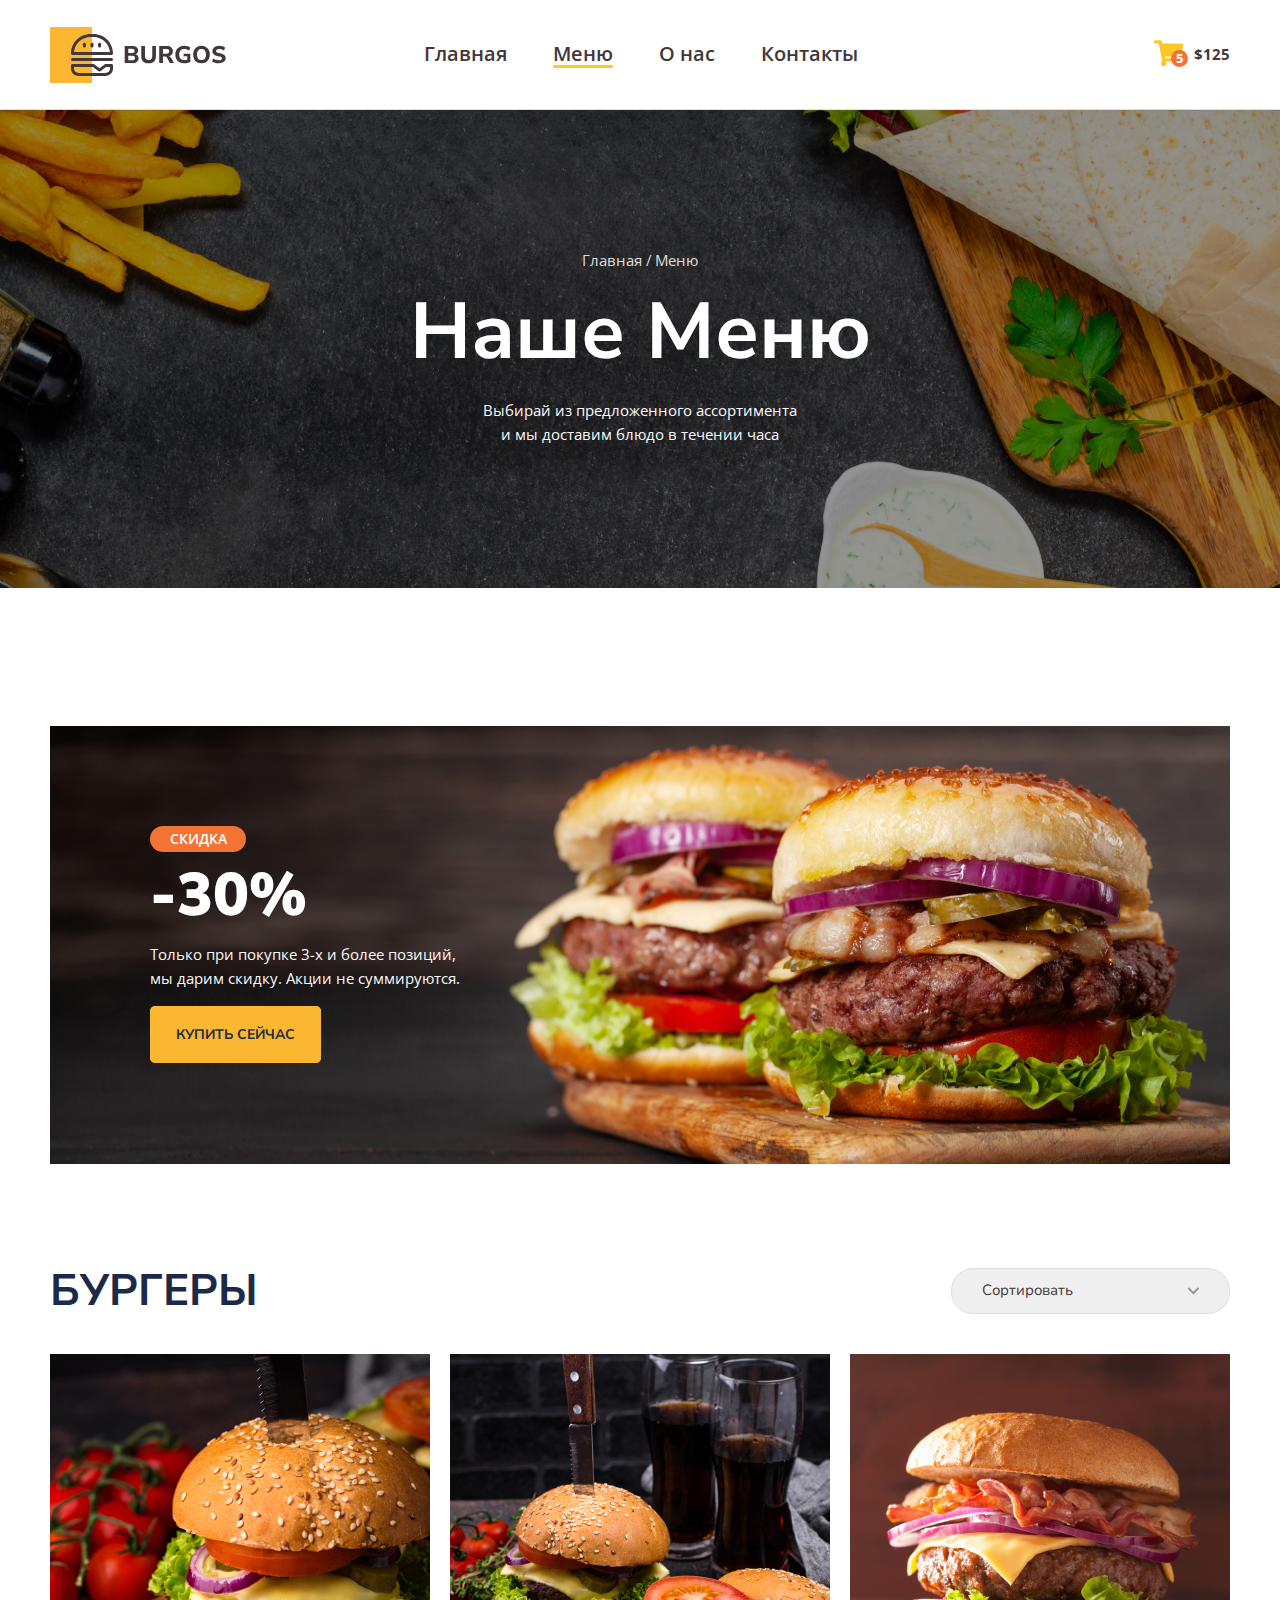
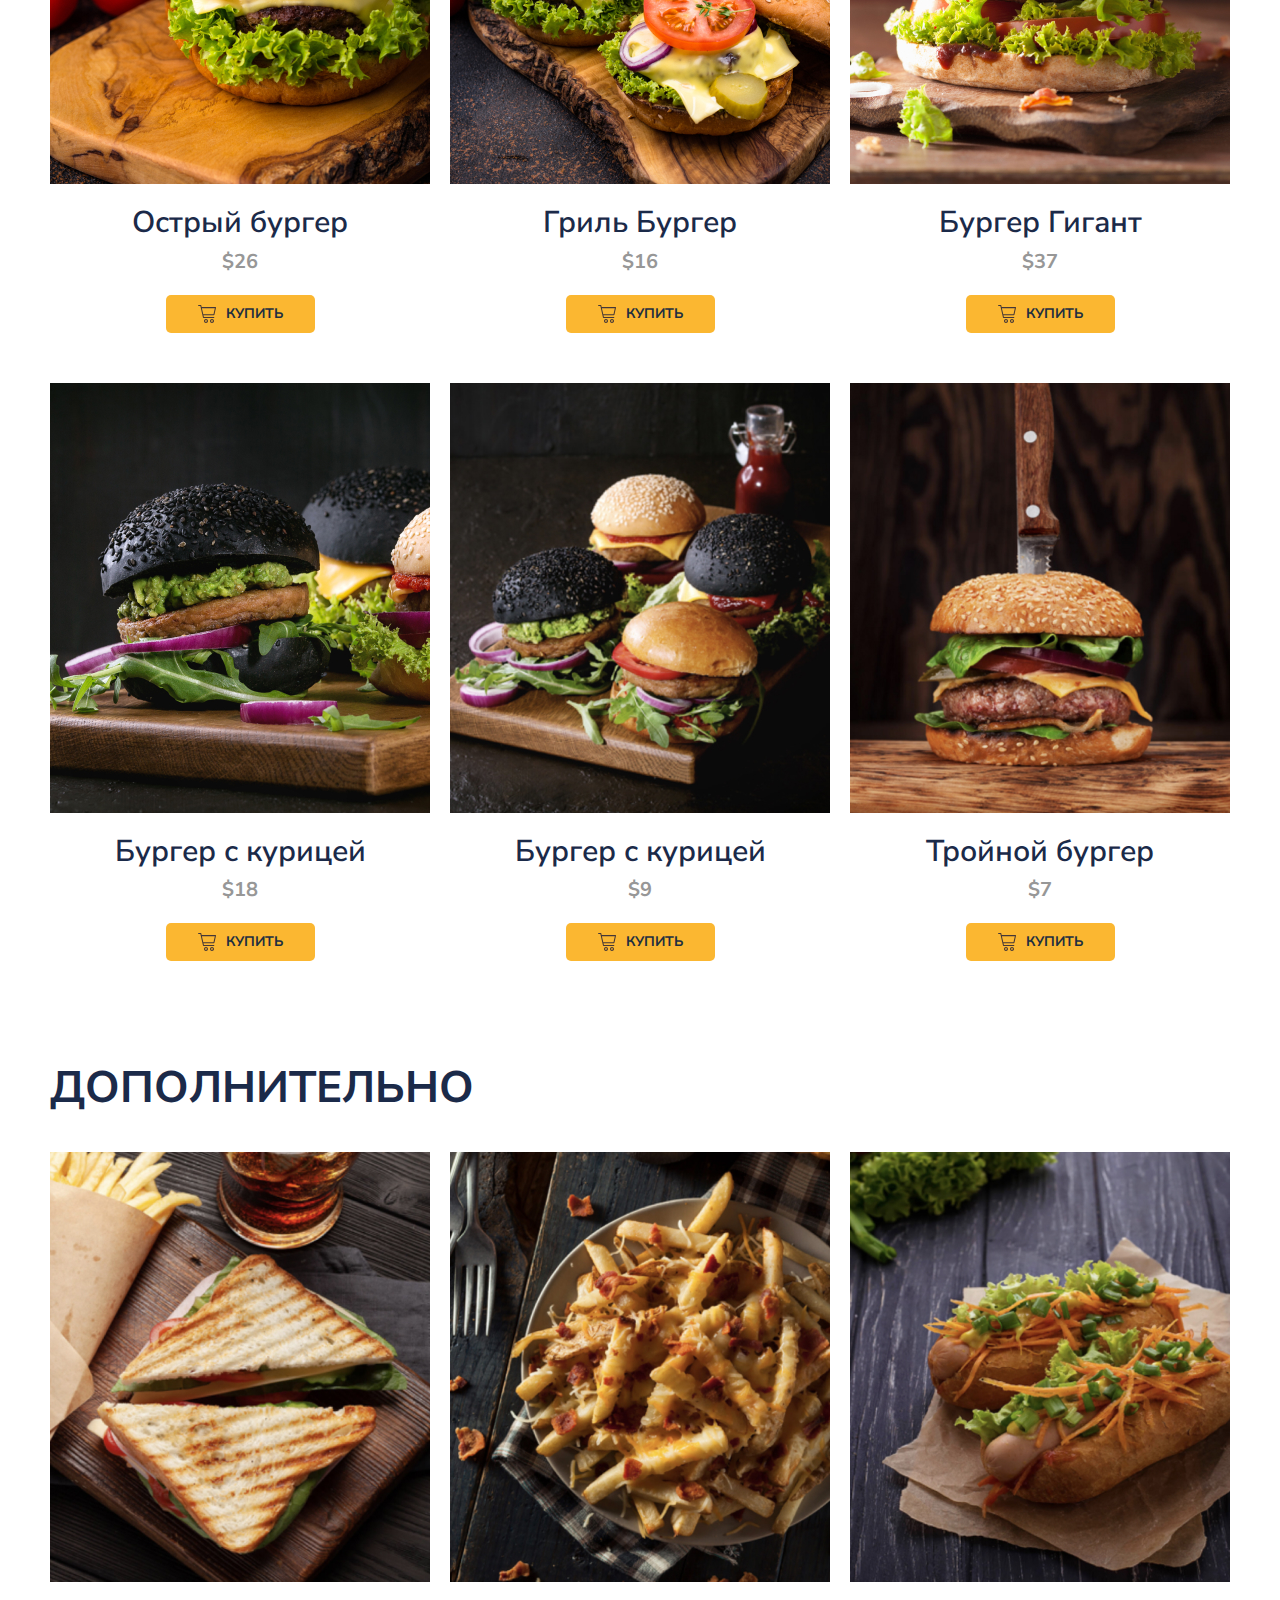
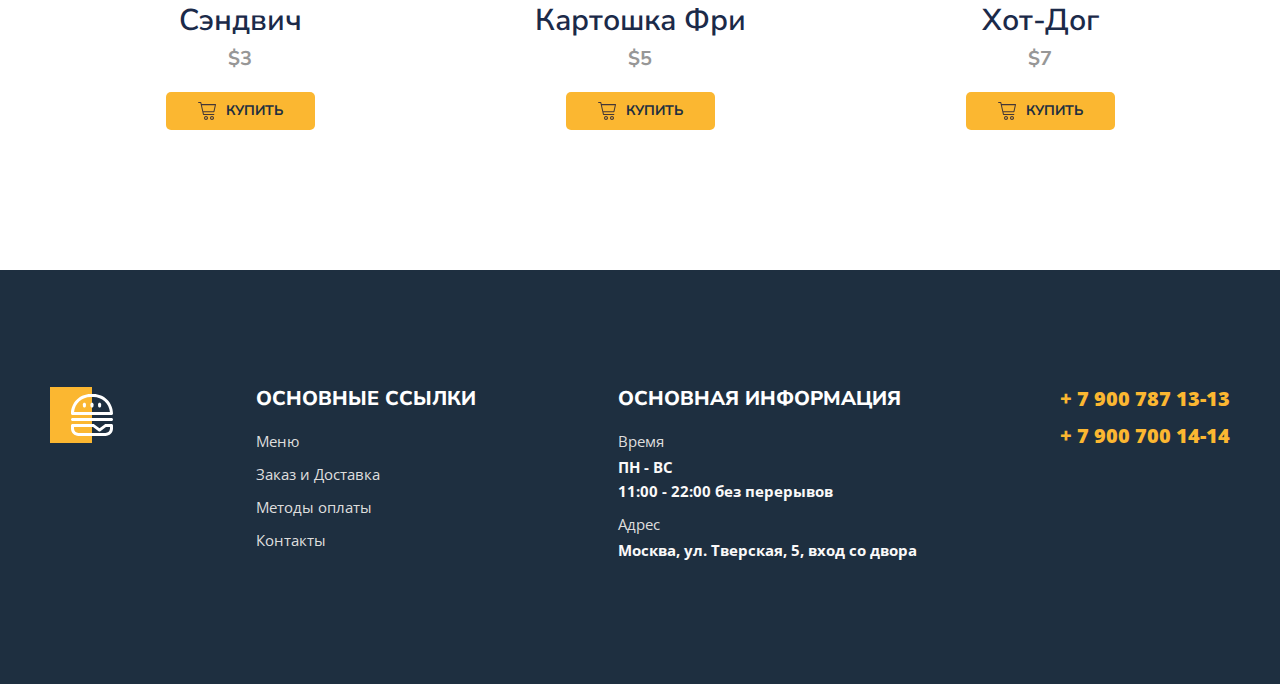
==== menu.html @ c458f1a1 "Add index.html (lesson 16)" ====
<!DOCTYPE html>
<html lang="ru">
<head>
    <meta charset="UTF-8">
    <meta http-equiv="X-UA-Compatible" content="IE=edge">
    <meta name="viewport" content="width=device-width, initial-scale=1.0">
    <title>Burger</title>
    <link rel="preconnect" href="https://fonts.googleapis.com">
    <link rel="preconnect" href="https://fonts.gstatic.com" crossorigin>
    <link href="https://fonts.googleapis.com/css2?family=Nunito+Sans:wght@600;700;800;900&family=Open+Sans:wght@400;600;700&display=swap" rel="stylesheet">
    <link rel="stylesheet" href="styles/normalize.css">
    <link rel="stylesheet" href="styles/main.css">
</head>
<body>
    <header>
        <div class="container">
            <div class="header">
                <div class="header-item">
                    <a href="index.html" class="header-logo"></a>
                    <nav>
                        <ul class="header-nav">
                            <li><a href="index.html">Главная</a></li>
                            <li><a href="menu.html" class="active">Меню</a></li>
                            <li><a href="#">О нас</a></li>
                            <li><a href="#">Контакты</a></li>
                        </ul>
                    </nav>
                </div>
                <button type="button" class="button">
                    <span class="button-item">
                        <img src="images/cart.svg" alt="Корзина">
                        <span class="button-count">5</span>
                    </span>
                    <span class="button-text">$125</span>
                </button>
            </div>
        </div>
    </header>
    <div class="bg">
        <div class="container">
            <ul class="breadcrumbs">
                <li><a href="index.html">Главная</a></li>
                <li><a href="menu.html">Меню</a></li>
            </ul>
            <h1 class="title">Наше Меню</h1>
            <p class="description">Выбирай из предложенного ассортимента и мы доставим блюдо в течении часа</p>
        </div>
    </div>
    <main>
        <div class="banner">
            <div class="container">
                <div class="banner-box">
                    <h2 class="banner-title">
                        <span>скидка</span>
                        -30%
                    </h2>
                    <p class="banner-text">
                        Только при&nbsp;покупке 3-х и более позиций, мы&nbsp;дарим скидку. Акции не&nbsp;суммируются.
                    </p>
                    <a href="#menuBurger" class="banner-link">купить сейчас</a>
                </div>
            </div>
        </div>
        <section class="menu" id="menuBurger">
            <div class="container">
                <div class="menu-header">
                    <h2 class="menu-title">
                        Бургеры
                    </h2>
                    <select class="menu-select">
                        <option value="">Сортировать</option>
                        <option value="up">По возрастанию</option>
                        <option value="down">По убыванию</option>
                    </select>
                </div>
                <div class="menu-grid">
                    <div class="menu-grid-item">
                        <div class="menu-grid-cover">
                            <img src="images/menu/01.jpg" alt="Острый бургер">
                        </div>
                        <p class="menu-grid-title">Острый бургер</p>
                        <p class="menu-grid-price">$26</p>
                        <button type="button" class="menu-grid-btn">
                            <span class="menu-grid-icon"></span>
                            <span class="menu-grid-text">купить</span>
                        </button>
                    </div>
                    <div class="menu-grid-item">
                        <div class="menu-grid-cover">
                            <img src="images/menu/02.jpg" alt="Гриль Бургер">
                        </div>
                        <p class="menu-grid-title">Гриль Бургер</p>
                        <p class="menu-grid-price">$16</p>
                        <button type="button" class="menu-grid-btn">
                            <span class="menu-grid-icon"></span>
                            <span class="menu-grid-text">купить</span>
                        </button>
                    </div>
                    <div class="menu-grid-item">
                        <div class="menu-grid-cover">
                            <img src="images/menu/03.jpg" alt="Бурег Гигант">
                        </div>
                        <p class="menu-grid-title">Бургер Гигант</p>
                        <p class="menu-grid-price">$37</p>
                        <button type="button" class="menu-grid-btn">
                            <span class="menu-grid-icon"></span>
                            <span class="menu-grid-text">купить</span>
                        </button>
                    </div>
                    <div class="menu-grid-item">
                        <div class="menu-grid-cover">
                            <img src="images/menu/04.jpg" alt="Бургер с курицей">
                        </div>
                        <p class="menu-grid-title">Бургер с курицей</p>
                        <p class="menu-grid-price">$18</p>
                        <button type="button" class="menu-grid-btn">
                            <span class="menu-grid-icon"></span>
                            <span class="menu-grid-text">купить</span>
                        </button>
                    </div>
                    <div class="menu-grid-item">
                        <div class="menu-grid-cover">
                            <img src="images/menu/05.jpg" alt="Бургер с курицей">
                        </div>
                        <p class="menu-grid-title">Бургер с курицей</p>
                        <p class="menu-grid-price">$9</p>
                        <button type="button" class="menu-grid-btn">
                            <span class="menu-grid-icon"></span>
                            <span class="menu-grid-text">купить</span>
                        </button>
                    </div>
                    <div class="menu-grid-item">
                        <div class="menu-grid-cover">
                            <img src="images/menu/06.jpg" alt="Тройной бургер">
                        </div>
                        <p class="menu-grid-title">Тройной бургер</p>
                        <p class="menu-grid-price">$7</p>
                        <button type="button" class="menu-grid-btn">
                            <span class="menu-grid-icon"></span>
                            <span class="menu-grid-text">купить</span>
                        </button>
                    </div>
                </div>
                <div class="menu-header">
                    <h2 class="menu-title">
                        Дополнительно
                    </h2>
                </div>
                <div class="menu-grid">
                    <div class="menu-grid-item">
                        <div class="menu-grid-cover">
                            <img src="images/menu/07.jpg" alt="Сэндвич">
                        </div>
                        <p class="menu-grid-title">Сэндвич</p>
                        <p class="menu-grid-price">$3</p>
                        <button type="button" class="menu-grid-btn">
                            <span class="menu-grid-icon"></span>
                            <span class="menu-grid-text">купить</span>
                        </button>
                    </div>
                    <div class="menu-grid-item">
                        <div class="menu-grid-cover">
                            <img src="images/menu/08.jpg" alt="Картошка Фри">
                        </div>
                        <p class="menu-grid-title">Картошка Фри</p>
                        <p class="menu-grid-price">$5</p>
                        <button type="button" class="menu-grid-btn">
                            <span class="menu-grid-icon"></span>
                            <span class="menu-grid-text">купить</span>
                        </button>
                    </div>
                    <div class="menu-grid-item">
                        <div class="menu-grid-cover">
                            <img src="images/menu/09.jpg" alt="Хот-Дог">
                        </div>
                        <p class="menu-grid-title">Хот-Дог</p>
                        <p class="menu-grid-price">$7</p>
                        <button type="button" class="menu-grid-btn">
                            <span class="menu-grid-icon"></span>
                            <span class="menu-grid-text">купить</span>
                        </button>
                    </div>
                </div>
            </div>
        </section>
    </main>
    <footer class="footer">
        <div class="container">
            <div class="footer-box">
                <div class="footer-item">
                    <img class="footer-logo" src="images/footer-logo.svg" alt="Logo">
                </div>
                <div class="footer-item">
                    <h2 class="footer-title">основные ссылки</h2>
                    <ul class="footer-list">
                        <li><a href="menu.html">Меню</a></li>
                        <li><a href="#">Заказ и Доставка</a></li>
                        <li><a href="#">Методы оплаты</a></li>
                        <li><a href="#">Контакты</a></li>
                    </ul>
                </div>
                <div class="footer-item">
                    <h2 class="footer-title">основная информация</h2>
                    <ul class="footer-list">
                        <li>
                            <span>Время</span>
                            ПН - ВС <br>
                            11:00 - 22:00 без перерывов
                        </li>
                        <li>
                            <span>Адрес</span>
                            Москва, ул. Тверская, 5, вход со двора
                        </li>
                    </ul>
                </div>
                <div class="footer-tel">
                    <ul class="footer-list footer-list-tel">
                        <li>
                            <a href="tel:+79007871313">+ 7 900 787 13-13</a>
                        </li>
                        <li>
                            <a href="tel:+79007001414">+ 7 900 700 14-14</a>
                        </li>
                    </ul>
                </div>
            </div>
        </div>
    </footer>
</body>
</html>
---- styles/main.css ----
body {
    font-family: 'Nunito Sans', sans-serif;
}
.container {
    max-width: 1180px;
    margin: 0 auto;
    padding-left: 15px;
    padding-right: 15px;
}
header {
    border-bottom: 1px solid #DEDEDE;
}
.header {
    font-family: 'Open Sans', sans-serif;
    display: flex;
    align-items: center;
    justify-content: space-between;
    padding-top: 26px;
    padding-bottom: 25px;
}
.header-item {
    display: flex;
    align-items: center;
    justify-content: space-between;
    flex-basis: 68.5%;
}
.header-logo {
    display: block;
    background-image: url(../images/logo.svg);
    width: 176px;
    height: 56px;
    background-repeat: no-repeat;
    background-size: cover;
}
.header-nav {
    display: flex;
    list-style-type: none;
    padding-left: 0;
    gap: 46px;
}
.header-nav a {
    font-weight: 600;
    font-size: 20px;
    color: #443737;
    text-decoration: none;
}
.header-nav a:hover {
    color: #FFC725;
} 
.header-nav a::after {
    content: '';
    width: 100%;
    height: 3px;
    border-radius: 1.5px;
    background: transparent;
    display: block;
}
.header-nav a.active::after {
    background: #FFC725;
}
.button {
    display: flex;
    align-items: center;
    background-color: transparent;
    border: none;
    padding: 0;
    gap: 10px;
    cursor: pointer;
}
.button-item {
    position: relative;
}
.button-count {
    font-weight: 700;
    font-size: 13px;
    color: #fff;
    background: #F37335;
    border-radius: 100%;
    position: absolute;
    width: 17px;
    height: 17px;
    text-align: center;
    line-height: 1.3;
    bottom: 3px;
    right: -4px;
}
.button-text {
    color: #443737;
    font-weight: 700;
    font-size: 15px;
}
.bg {
    text-align: center;
    color: #fff;
    background-image: url(../images/bg.jpg);
    background-size: cover;
    background-position: center center;
    padding: 142px 0;
    margin-bottom: 138px;
}
.breadcrumbs {
    padding-left: 0;
    margin-top: 0;
    list-style-type: none;
    display: flex;
    justify-content: center;
    gap: 7px;
}
.breadcrumbs a {
    color: #dedede;
    font-size: 15px;
    font-family: 'Open Sans', sans-serif;
    text-decoration: none;
}
.breadcrumbs a:hover {
    color: #FFC725;
}
.breadcrumbs a::before {
    content: '/';
    position: relative;
    left: -3px;
    pointer-events: none;
}
.breadcrumbs a:hover::before {
    color: #dedede;
}
.breadcrumbs li:first-child a::before {
    display: none;
}
.title {
    font-weight: 700;
    font-size: 79px;
    margin-top: 17px;
    margin-bottom: 20px;
}
.description {
    font-family: 'Open Sans', sans-serif;
    font-size: 15px;
    line-height: 1.6;
    color: #FAF9F9;
    max-width: 320px;
    margin: 0 auto;
}
.banner-box {
    background-image: url(../images/banner.jpg);
    background-repeat: no-repeat;
    background-size: cover;
    background-position: center center;
    padding: 100px 100px 120px 100px;
    margin-bottom: 102px;
}
.banner-title {
    font-weight: 900;
    font-size: 60px;
    color: #fff;
    text-transform: uppercase;
    margin-top: 0;
    margin-bottom: 12px;
}
.banner-title span {
    font-family: 'Open Sans', sans-serif;
    font-weight: 600;
    font-size: 14px;
    background: #F37335;
    padding: 5px 0;
    display: block;
    max-width: 96px;
    text-align: center;
    border-radius: 14px;
    margin-bottom: 9px;
}
.banner-text {
    color: #FAF9F9;
    font-family: 'Open Sans', sans-serif;
    font-size: 15px;
    line-height: 1.6;
    max-width: 353px;
    margin-top: 0;
    margin-bottom: 35px;
}
.banner-link {
    color: #1E2F40;
    font-weight: 700;
    font-size: 14px;
    text-transform: uppercase;
    background-color: #FBB731;
    border-radius: 5px;
    padding: 18px 25px;
    text-decoration: none;
    border: 1px solid #FBB731;
}
.banner-link:hover {
    background-color: transparent;
    color: #FBB731;
}
.menu-header {
    display: flex;
    align-items: center;
    justify-content: space-between;
}
.menu-title {
    font-size: 44px;
    font-weight: 700;
    text-transform: uppercase;
    color: #1B2A49;
    margin: 0;
}
.menu-select {
    border: 1px solid #DEDEDE;
    padding: 13px 30px;
    border-radius: 22px;
    color: #443737;
    font-size: 15px;
    appearance: none;
    flex-basis: 279px;
    background-image: url(../images/arrow.svg);
    background-size: 12.79px 7.75px;
    background-repeat: no-repeat;
    background-position: 89% center;
}
.menu-grid {
    display: grid;
    grid-template-columns: repeat(3, 1fr);
    gap: 50px 20px;
    text-align: center;
    margin-top: 38px;
    margin-bottom: 102px;
}
.menu-grid-cover {
    width: 100%;
    height: 430px;
    position: relative;
    overflow: hidden;
    margin-bottom: 22px;
}
.menu-grid-cover img {
    position: absolute;
    left: 50%;
    top: 50%;
    transform: translate(-50%, -50%);
    object-fit: cover;
    width: 100%;
    height: 430px;
}
.menu-grid-title {
    font-weight: 600;
    font-size: 30px;
    color: #1B2A49;
    margin: 0;
}
.menu-grid-price {
    font-weight: 700;
    font-size: 20px;
    color: #979797;
    margin-top: 9px;
    margin-bottom: 22px;
}
.menu-grid-btn {
    display: flex;
    align-items: center;
    justify-content: center;
    border: none;
    background: #FBB731;
    border-radius: 5px;
    padding: 10px 32px;
    gap: 10px;
    cursor: pointer;
    margin: 0 auto;
}
.menu-grid-btn:hover {
    background-color: #F37335;
 }
.menu-grid-icon {
    background-image: url(../images/cart-menu.svg);
    width: 18px;
    height: 18px;
    background-repeat: no-repeat;
    background-size: cover;
    display: block;
}
.menu-grid-text {
    font-weight: 700;
    font-size: 14px;
    text-transform: uppercase;
    color: #1E2F40;
}
.footer {
    background: #1E2F40;
    color: #fff;
    padding-top: 117px;
    padding-bottom: 106px;
    margin-top: 140px;
}
.footer-box {
    display: flex;
    justify-content: space-between;
}
.footer-logo {
    width: 63px;
    height: 56px;
}
.footer-item {
    flex: 0 0 auto;
}
.footer-title {
    font-size: 20px;
    font-weight: 800;
    text-transform: uppercase;
    margin-bottom: 19px;
    margin-top: 0;
}
.footer-list li {
    margin-bottom: 9px;
    font-family: 'Open Sans', sans-serif;
    font-size: 15px;
    color: #FAF9F9;
    font-weight: 700;
    line-height: 24px;
}
.footer-list a {
    color: #DEDEDE;
    text-decoration: none;
    font-weight: 400;
}
.footer-list a:hover {
    color: #FBB731;
}
.footer-item span {
    color: #DEDEDE;
    display: block;
    font-weight: 400;
    margin-bottom: 2px;
}
.footer-list-tel {
    margin-top: 0;
}
.footer-list-tel li {
    margin-bottom: 12px;
}
.footer-list-tel a {
    font-size: 20px;
    font-weight: 900;
    color: #FBB731;
}
.footer-list-tel a:hover {
    color: #DEDEDE;
}
.footer-list {
    padding-left: 0;
    list-style-type: none;
}

/* Style index */

.main {
    background: linear-gradient(180deg, #0C4C7B -100%, #1E2F40 100%);
}
.wrapper {
    max-width: 1180px;
    margin: 0 auto;
    display: flex;
    justify-content: space-between;
}
.content {
    color: #FAF9F9;
    flex: 0 0 580px;
    padding-top: 170px;
    padding-bottom: 170px;
}
.content-title {
    font-size: 120px;
    font-weight: 800;
    text-transform: uppercase;
    line-height: 142px;
    margin-bottom: 30px;
    margin-top: 0;
}
.content-title span {
    color: #FBB731;
    font-size: 30px;
    font-weight: 700;
    line-height: 38px;
    display: block;
    margin-bottom: 12px;
}
.content-text {
    font-family: 'Open Sans', sans-serif;
    font-size: 19px;
    line-height: 1.4;
    margin-bottom: 50px;
}
.content-link, 
.promo a {
    color: #1E2F40;
    background-color: #FBB731;
    border-radius: 5px;
    text-decoration: none;
    padding: 20px 47px;
    display: inline-block;
    text-transform: uppercase;
    font-size: 14px;
    font-weight: 700;
}
.visual {
    flex-grow: 1;
    display: flex;
    justify-content: flex-end;
    position: relative;
}
.visual-bg {
    width: 432px;
    height: 100%;
    background: linear-gradient(2.42deg, #F37335 -19.6%, #FBB731 100.79%, #FDC830 100.79%);
}
.main img {
    width: 829px;
    position: absolute;
    right: -168px;
}
.promo {
    padding-top: 186px;
    padding-bottom: 42px;
}
.promo-left, 
.promo-right {
    flex: 0 0 49%;
    color: #FFFFFF;
    box-sizing: border-box;
    background-repeat: no-repeat;
    background-size: cover;
    background-position: center;
}
.promo-left {
    background-image: url(../images/promo-left.png);
    padding: 116px 50px;
}
.promo-right {
    background-image: url(../images/promo-right.png);
    padding: 102px 50px;
}
.sale {
    font-size: 14px;
    font-weight: 900;
    background: #F37335;
    padding: 6px 20px;
    border-radius: 14px;
    display: inline-block;
    text-transform: uppercase;
    margin-bottom: 8px;
    margin-top: 0;
}
.cost {
    font-size: 60px;
    font-weight: 900;
    margin-bottom: 0;
    margin-top: 0;
}
.promo-description {
    color: #FAF9F9;
    font-family: 'Open Sans', sans-serif;
    font-size: 15px;
    line-height: 25px;
    margin-top: 10px;
    margin-bottom: 0;
}
.promo-left .promo-description {
    max-width: 392px;
}
.promo-right .promo-description {
    max-width: 300px;
    margin-bottom: 20px;
}
.free {
    font-size: 44px;
    font-weight: 700;
    margin-bottom: 16px;
    margin-top: 0;
}
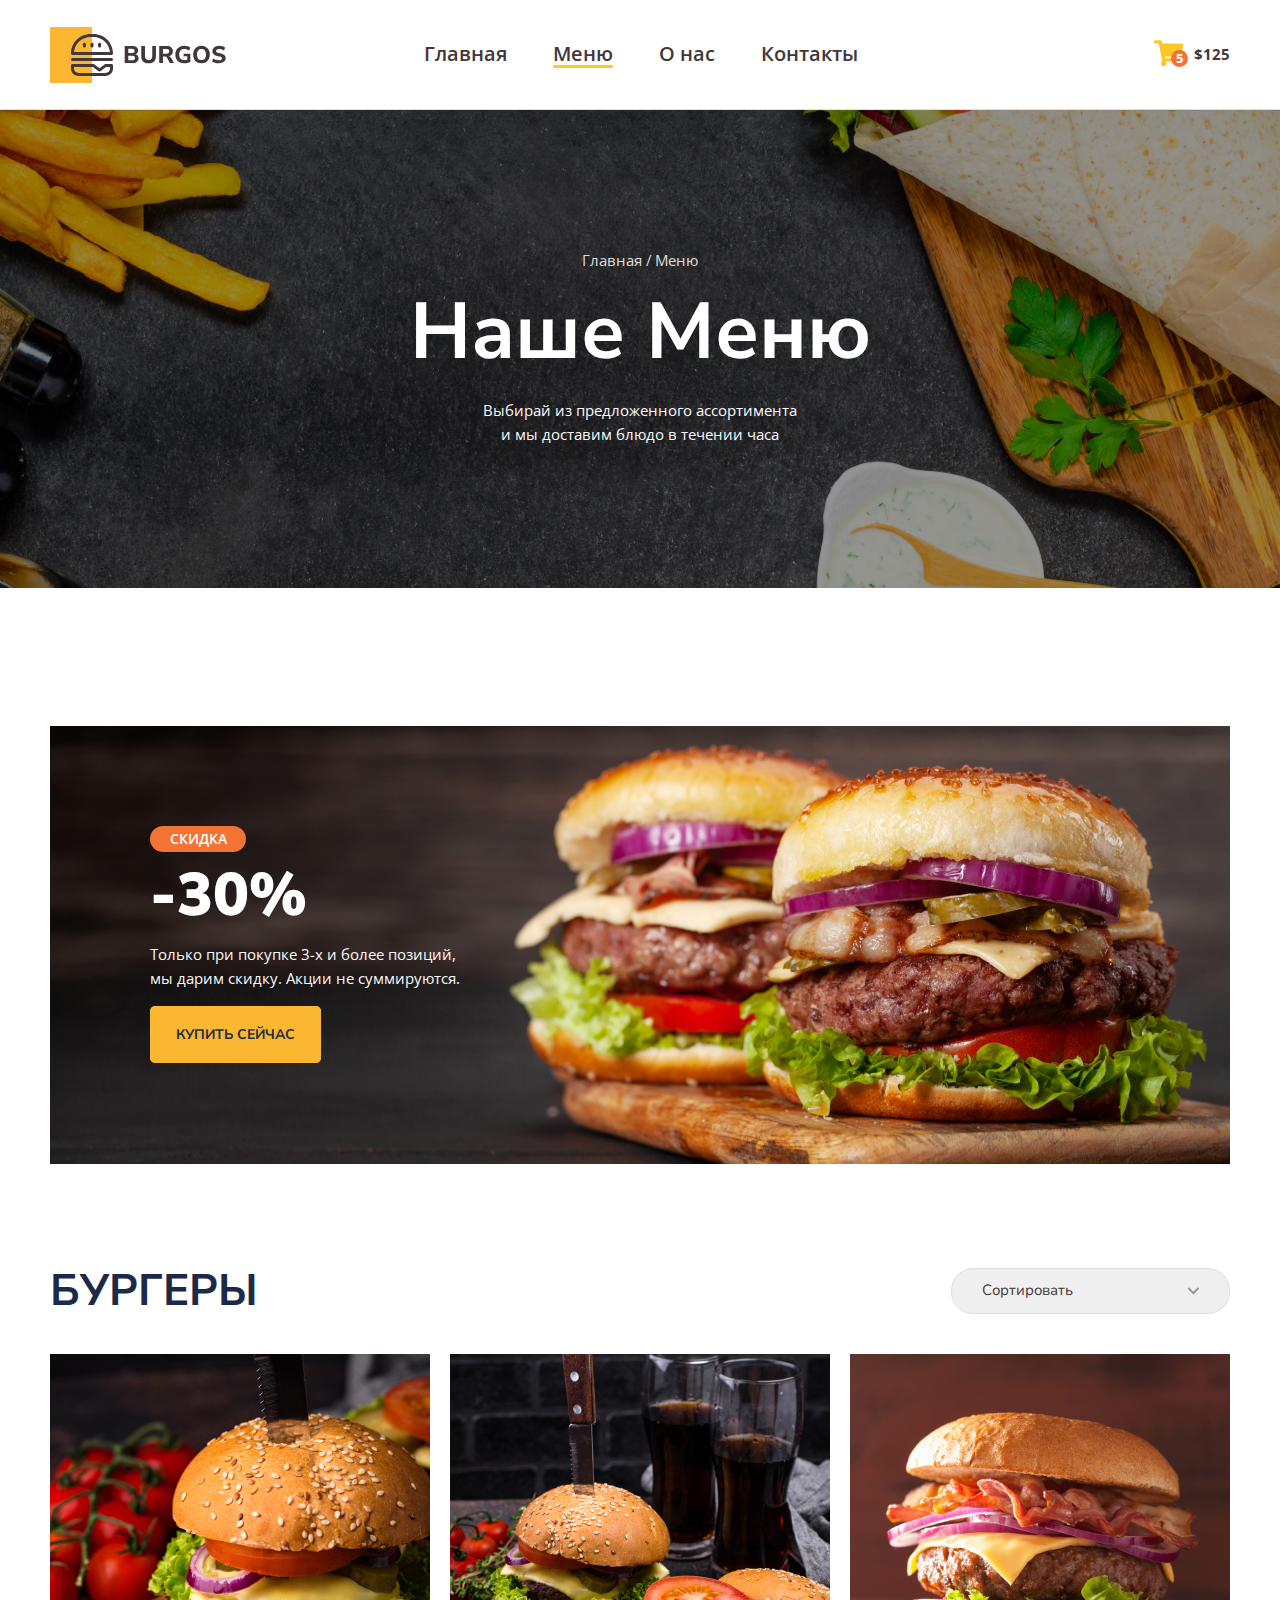
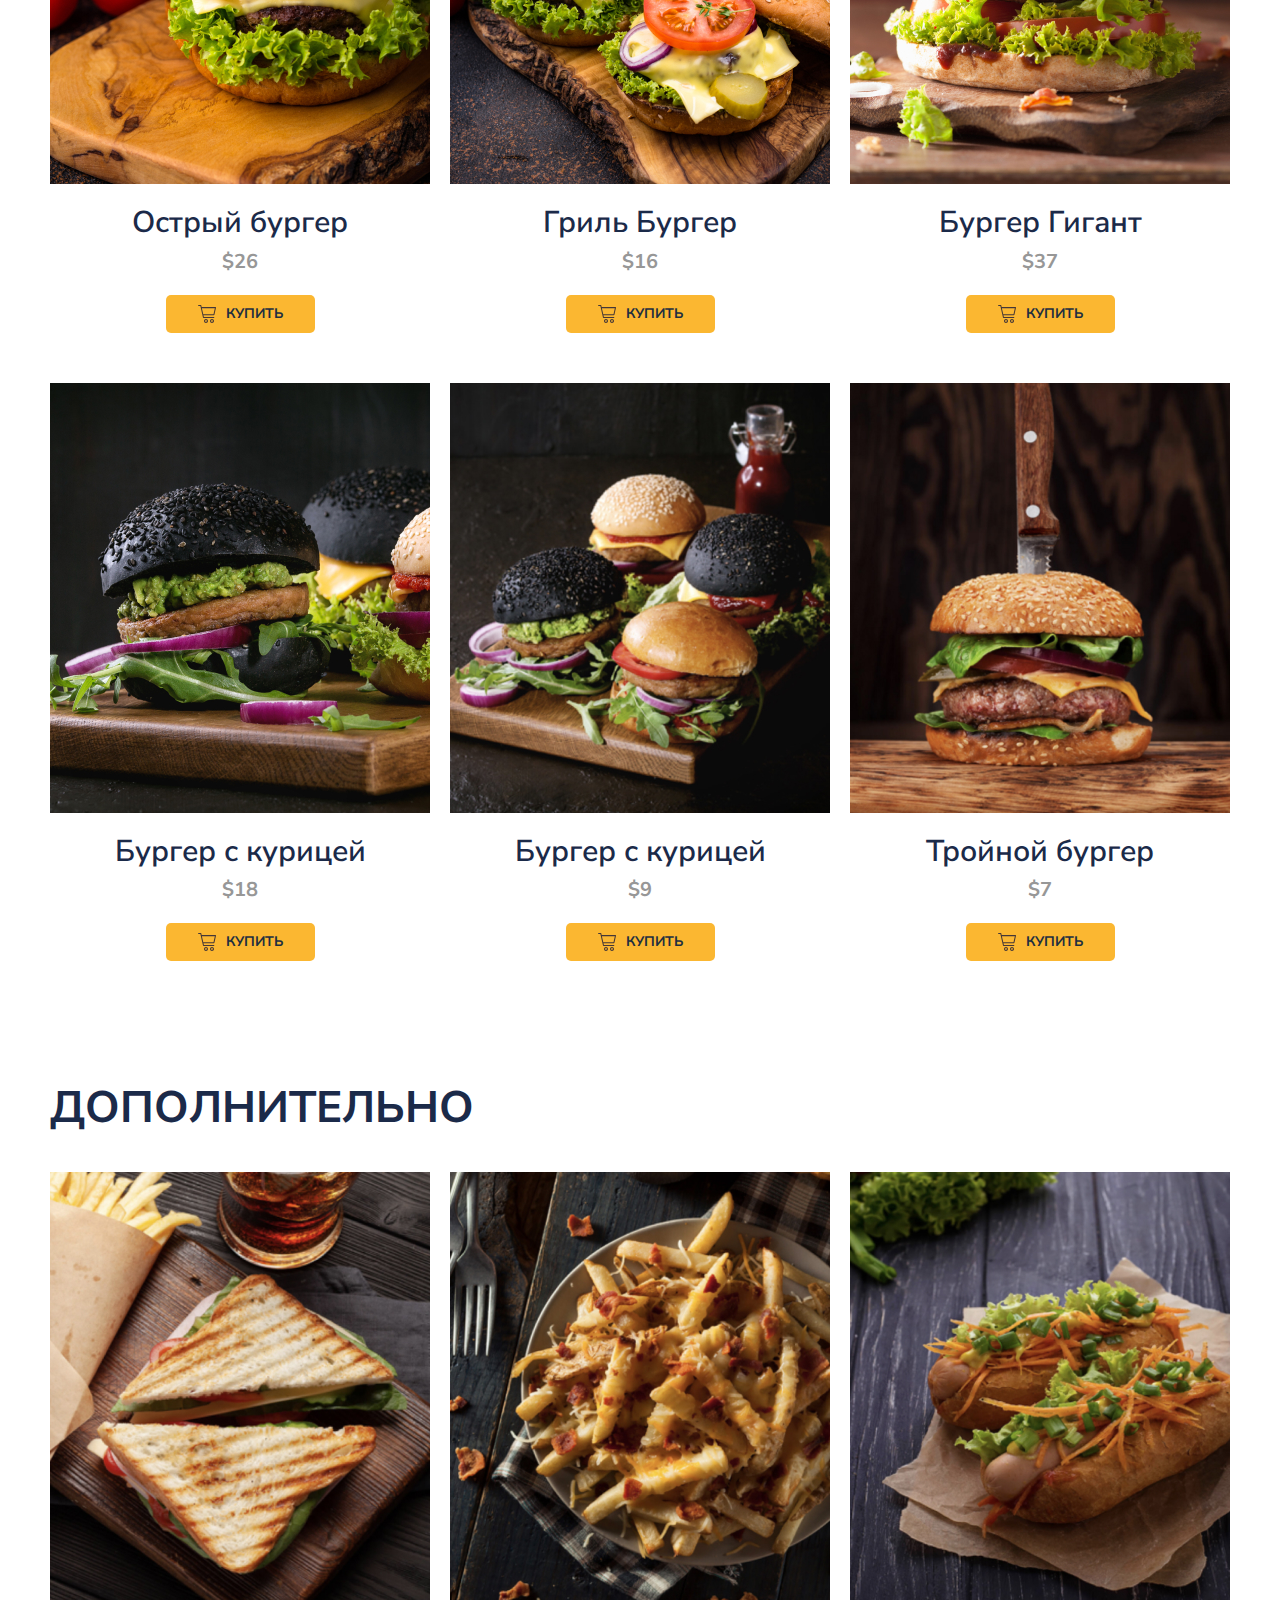
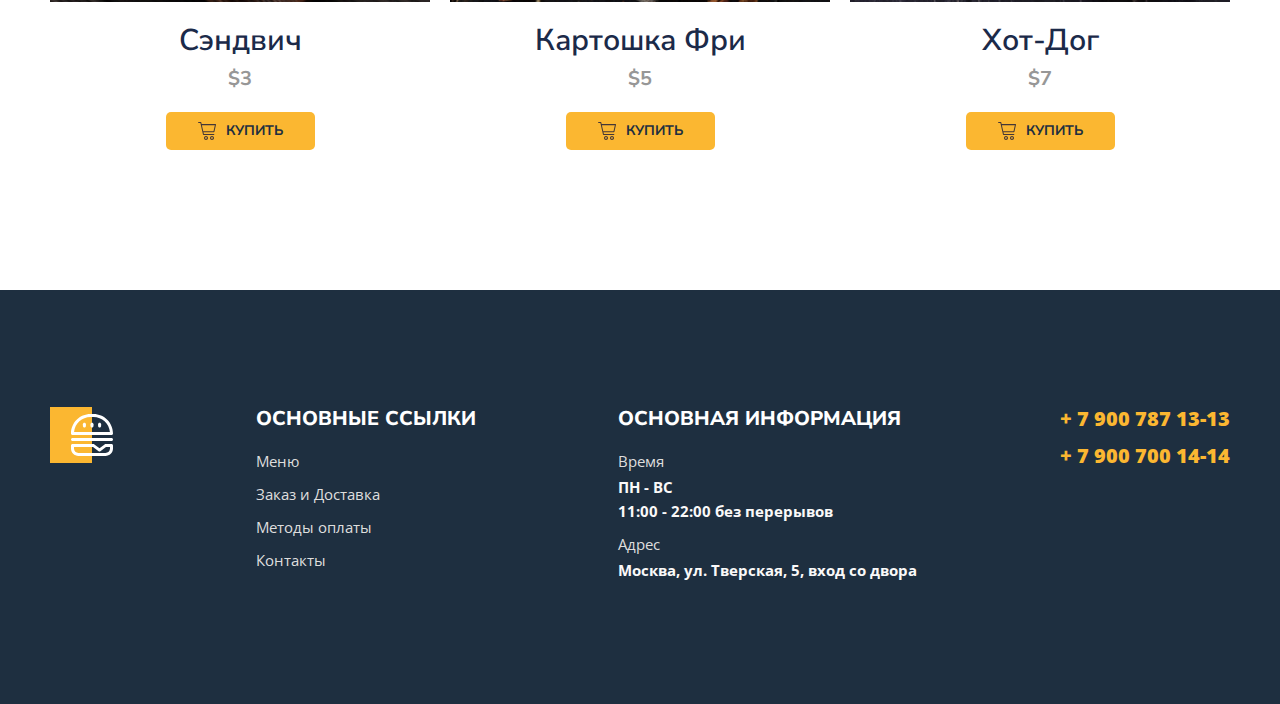
==== commit 32f7cae4: "Add media for mobile (lesson 19 ver.1)" ====
--- a/menu.html
+++ b/menu.html
@@ -12,9 +12,12 @@
     <link rel="stylesheet" href="styles/main.css">
 </head>
 <body>
-    <header>
+    <header id="headerTop">
         <div class="container">
             <div class="header">
+                <div class="header-burger">
+                    <button class="burger" onclick="openModal()"></button>
+                </div>
                 <div class="header-item">
                     <a href="index.html" class="header-logo"></a>
                     <nav>
@@ -141,6 +144,10 @@
                         </button>
                     </div>
                 </div>
+            </div>
+        </section>
+        <section class="menu menu-other">
+            <div class="container">
                 <div class="menu-header">
                     <h2 class="menu-title">
                         Дополнительно
@@ -198,6 +205,14 @@
                         <li><a href="#">Методы оплаты</a></li>
                         <li><a href="#">Контакты</a></li>
                     </ul>
+                    <ul class="footer-list footer-list-tel">
+                        <li>
+                            <a href="tel:+79007871313">+ 7 900 787 13-13</a>
+                        </li>
+                        <li>
+                            <a href="tel:+79007001414">+ 7 900 700 14-14</a>
+                        </li>
+                    </ul>
                 </div>
                 <div class="footer-item">
                     <h2 class="footer-title">основная информация</h2>
@@ -226,5 +241,70 @@
             </div>
         </div>
     </footer>
+    <a href="#headerTop" class="button-up hidden" id="btnUp">Наверх</a>
+    <div id="modal" class="modal">
+        <ul class="header-nav">
+            <li><a href="index.html">Главная</a></li>
+            <li><a href="menu.html" class="active">Меню</a></li>
+            <li><a href="#">О нас</a></li>
+            <li><a href="#">Контакты</a></li>
+        </ul>
+        <button class="burger-close" onclick="closeModal()"></button>
+    </div>
+    <script>
+        // Smooth Scroll
+
+        const links = document.querySelectorAll(".banner-link");
+
+        for (const link of links) {
+            link.addEventListener("click", clickHandler);
+        }
+
+        function clickHandler(e) {
+            e.preventDefault();
+            const href = this.getAttribute("href");
+
+            document.querySelector(href).scrollIntoView({
+                behavior: "smooth"
+            });
+        }
+
+        // Button Up
+
+        window.onscroll = function(){scrollFunction()};
+
+        const upbuttons = document.querySelectorAll(".button-up");
+
+        for (const upbutton of upbuttons) {
+           upbutton.addEventListener("click", clickHandler);
+        }
+
+        function clickHandler(e) {
+            e.preventDefault();
+            const href = this.getAttribute("href");
+
+            document.querySelector(href).scrollIntoView({
+                behavior: "smooth"
+            });
+        }
+
+        function scrollFunction(){
+            if ( document.body.scrollTop > 1000 || document.documentElement.scrollTop > 1000){
+               document.getElementById('btnUp').className = 'button-up visible';
+            } else {
+               document.getElementById('btnUp').className = 'button-up hidden';
+            }
+        }
+
+        // Menu
+
+        function openModal() {
+           document.getElementById("modal").style.top = "0px";
+        }
+
+        function closeModal() {
+           document.getElementById("modal").style.top = "-400px";
+        }
+    </script>
 </body>
 </html>--- a/styles/main.css
+++ b/styles/main.css
@@ -43,6 +43,7 @@
     font-size: 20px;
     color: #443737;
     text-decoration: none;
+    transition: 0.3s;
 }
 .header-nav a:hover {
     color: #FFC725;
@@ -111,6 +112,7 @@
     font-size: 15px;
     font-family: 'Open Sans', sans-serif;
     text-decoration: none;
+    transition: 0.3s;
 }
 .breadcrumbs a:hover {
     color: #FFC725;
@@ -145,9 +147,9 @@
     background-image: url(../images/banner.jpg);
     background-repeat: no-repeat;
     background-size: cover;
-    background-position: center center;
+    background-position: 0 center;
     padding: 100px 100px 120px 100px;
-    margin-bottom: 102px;
+    margin-bottom: 82px;
 }
 .banner-title {
     font-weight: 900;
@@ -188,10 +190,14 @@
     padding: 18px 25px;
     text-decoration: none;
     border: 1px solid #FBB731;
+    transition: 0.3s;
 }
 .banner-link:hover {
     background-color: transparent;
     color: #FBB731;
+}
+.menu {
+    padding-top: 20px;
 }
 .menu-header {
     display: flex;
@@ -266,6 +272,7 @@
     gap: 10px;
     cursor: pointer;
     margin: 0 auto;
+    transition: 0.3s;
 }
 .menu-grid-btn:hover {
     background-color: #F37335;
@@ -321,6 +328,7 @@
     color: #DEDEDE;
     text-decoration: none;
     font-weight: 400;
+    transition: 0.3s;
 }
 .footer-list a:hover {
     color: #FBB731;
@@ -341,6 +349,7 @@
     font-size: 20px;
     font-weight: 900;
     color: #FBB731;
+    transition: 0.3s;
 }
 .footer-list-tel a:hover {
     color: #DEDEDE;
@@ -348,6 +357,30 @@
 .footer-list {
     padding-left: 0;
     list-style-type: none;
+}
+
+.button-up {
+    background-color: #FBB731;
+    font-weight: 700;
+    font-size: 14px;
+    text-transform: uppercase;
+    color: #1E2F40;
+    text-decoration: none;
+    padding: 5px 20px;
+    position: fixed;
+    bottom: 20px;
+    right: 20px;
+    border-radius: 5px;
+    transition: 1s;
+}
+.button-up:hover {
+    background-color: #F37335;
+}
+.button-up.hidden {
+    opacity: 0;
+}
+.button-up.visible {
+    opacity: 1;
 }
 
 /* Style index */
@@ -475,4 +508,274 @@
     font-weight: 700;
     margin-bottom: 16px;
     margin-top: 0;
+}
+
+/* Modal */
+
+.burger {
+    width: 34px;
+    height: 22px;
+    background-color: transparent;
+    background-image: url(../images/burger.svg);
+    background-repeat: no-repeat;
+    background-size: contain;
+    border: none;
+    cursor: pointer;
+}
+
+#modal {
+    max-width: 500px;
+    background-color: cornsilk;
+    text-align: center;
+    position: absolute;
+    top: -400px;
+    left: 0;
+    right: 0;
+    margin: 20px auto 0;
+    transition: 0.5s;
+    padding: 40px 30px;
+    box-sizing: border-box;
+}
+
+#modal .header-nav {
+    flex-direction: column;
+    max-width: 300px;
+    margin: 0 auto;
+    align-items: center;
+}
+
+.burger-close {
+    width: 22px;
+    height: 22px;
+    background-color: transparent;
+    background-image: url(../images/close.svg);
+    background-repeat: no-repeat;
+    background-size: contain;
+    border: none;
+    cursor: pointer;
+    position: absolute;
+    top: 20px;
+    right: 20px;
+}
+
+/* Responsive */
+
+@media (min-width: 1001px) {
+    .footer-list + .footer-list-tel {
+        display: none;
+    }
+}
+
+@media (min-width: 766px) {
+    .header-burger {
+        display: none;
+    }
+}
+
+@media (max-width: 1000px) {
+    .container {
+        max-width: 738px;
+    }
+    .header-logo {
+        width: 150px;
+        height: 48px;
+        background-size: contain;
+    }
+    .header-nav {
+        gap: 22px;
+    }
+    .header-item {
+        flex-basis: 75.5%;
+    }
+    .bg {
+        margin-bottom: 72px;
+    }
+    .banner-box {
+        background-position: -80px center;
+        padding: 100px 40px 120px 40px;
+    }
+    .menu-grid {
+        grid-template-columns: repeat(2, 1fr);
+        gap: 50px 15px;
+    }
+    .menu-other {
+        overflow: hidden;
+        height: 558px;
+    }
+    .menu-other .menu-grid {
+        display: flex;
+        width: auto;
+        overflow-x: scroll;
+        overflow-y: hidden;
+        padding-bottom: 50px;
+    }
+    .menu-other .menu-grid-item {
+        flex: 0 0 281px;
+    }
+    .menu-other .menu-grid-cover,
+    .menu-other .menu-grid-cover img {
+        height: 320px;
+    }
+    .footer-tel {
+        display: none;
+    }
+    .footer-list + .footer-list-tel {
+        display: block;
+    }
+}
+
+@media (max-width: 765px) {
+    nav {
+        display: none;
+    }
+    .header {
+        gap: 21px;
+    }
+}
+
+@media (max-width: 567px) {
+    .breadcrumbs a {
+        font-size: 14px;
+    }
+    .title {
+        font-size: 38px;
+    }
+    .description {
+        font-size: 12px;
+    }
+    .bg {
+        padding: 55px 0;
+    }
+    .banner-box {
+        background-position: 17% center;
+        padding: 35px 24px 54px;
+        margin-bottom: 50px;
+    }
+    .menu-title {
+        font-size: 27px;
+    }
+    .menu-select {
+        padding: 8px 15px;
+        font-size: 12px;
+        flex-basis: 136px;
+    }
+    .menu-grid {
+        gap: 24px 15px;
+        margin-top: 24px;
+        margin-bottom: 50px;
+    }
+    /*HH*/
+    .menu-grid-cover {
+        height: 180px;
+        margin-bottom: 10px;
+    }
+    .menu-grid-cover img {
+        position: absolute;
+        left: 50%;
+        top: 50%;
+        transform: translate(-50%, -50%);
+        object-fit: cover;
+        width: 100%;
+        height: 180px;
+    }
+    /*hh*/
+    .menu-grid-title {
+        font-size: 13px;
+    }
+    .menu-grid-price {
+        font-size: 16px;
+        margin-top: 5px;
+        margin-bottom: 15px;
+    }
+    .menu-grid-btn {
+        padding: 10px 22px;
+        gap: 5px;
+    }
+    .menu-other {
+        height: 340px;
+    }
+    .menu-other .menu-grid-cover,
+    .menu-other .menu-grid-cover img {
+        height: 180px;
+    }
+    .footer {
+        padding-top: 117px;
+        padding-bottom: 106px;
+        margin-top: 60px;
+    }
+    /*gg*/
+    .footer-box {
+        display: flex;
+        justify-content: space-between;
+    }
+    .footer-logo {
+        width: 63px;
+        height: 56px;
+    }
+    .footer-item {
+        flex: 0 0 auto;
+    }
+    .footer-title {
+        font-size: 20px;
+        font-weight: 800;
+        text-transform: uppercase;
+        margin-bottom: 19px;
+        margin-top: 0;
+    }
+    .footer-list li {
+        margin-bottom: 9px;
+        font-family: 'Open Sans', sans-serif;
+        font-size: 15px;
+        color: #FAF9F9;
+        font-weight: 700;
+        line-height: 24px;
+    }
+    .footer-list a {
+        color: #DEDEDE;
+        text-decoration: none;
+        font-weight: 400;
+        transition: 0.3s;
+    }
+    .footer-list a:hover {
+        color: #FBB731;
+    }
+    .footer-item span {
+        color: #DEDEDE;
+        display: block;
+        font-weight: 400;
+        margin-bottom: 2px;
+    }
+    .footer-list-tel {
+        margin-top: 0;
+    }
+    .footer-list-tel li {
+        margin-bottom: 12px;
+    }
+    .footer-list-tel a {
+        font-size: 20px;
+        font-weight: 900;
+        color: #FBB731;
+        transition: 0.3s;
+    }
+    .footer-list-tel a:hover {
+        color: #DEDEDE;
+    }
+    .footer-list {
+        padding-left: 0;
+        list-style-type: none;
+    }
+}
+
+@media (max-width: 360px) {
+    .header-logo {
+        width: 116px;
+        height: 37px;
+        background-size: contain;
+    }
+}
+
+@media (max-width: 320px) {
+    .banner-box {
+        background-position: 25% center;
+    }
 }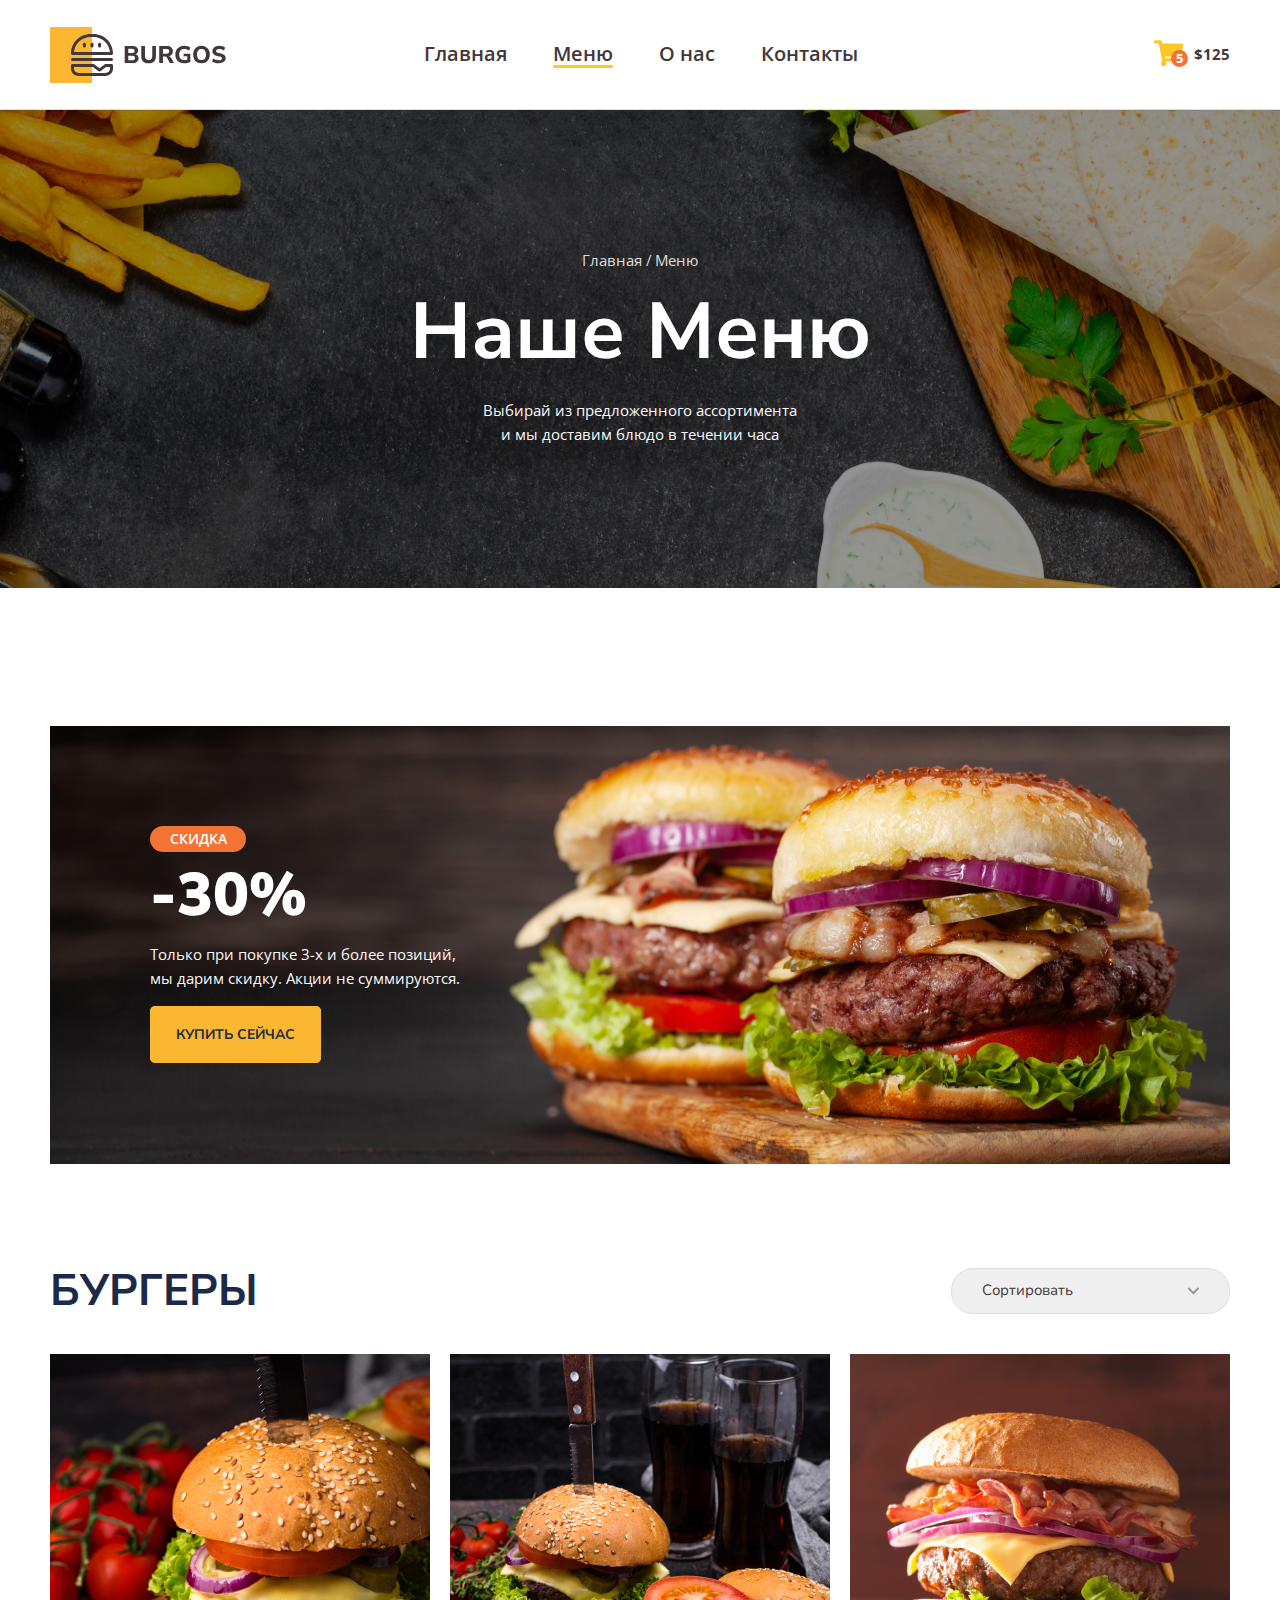
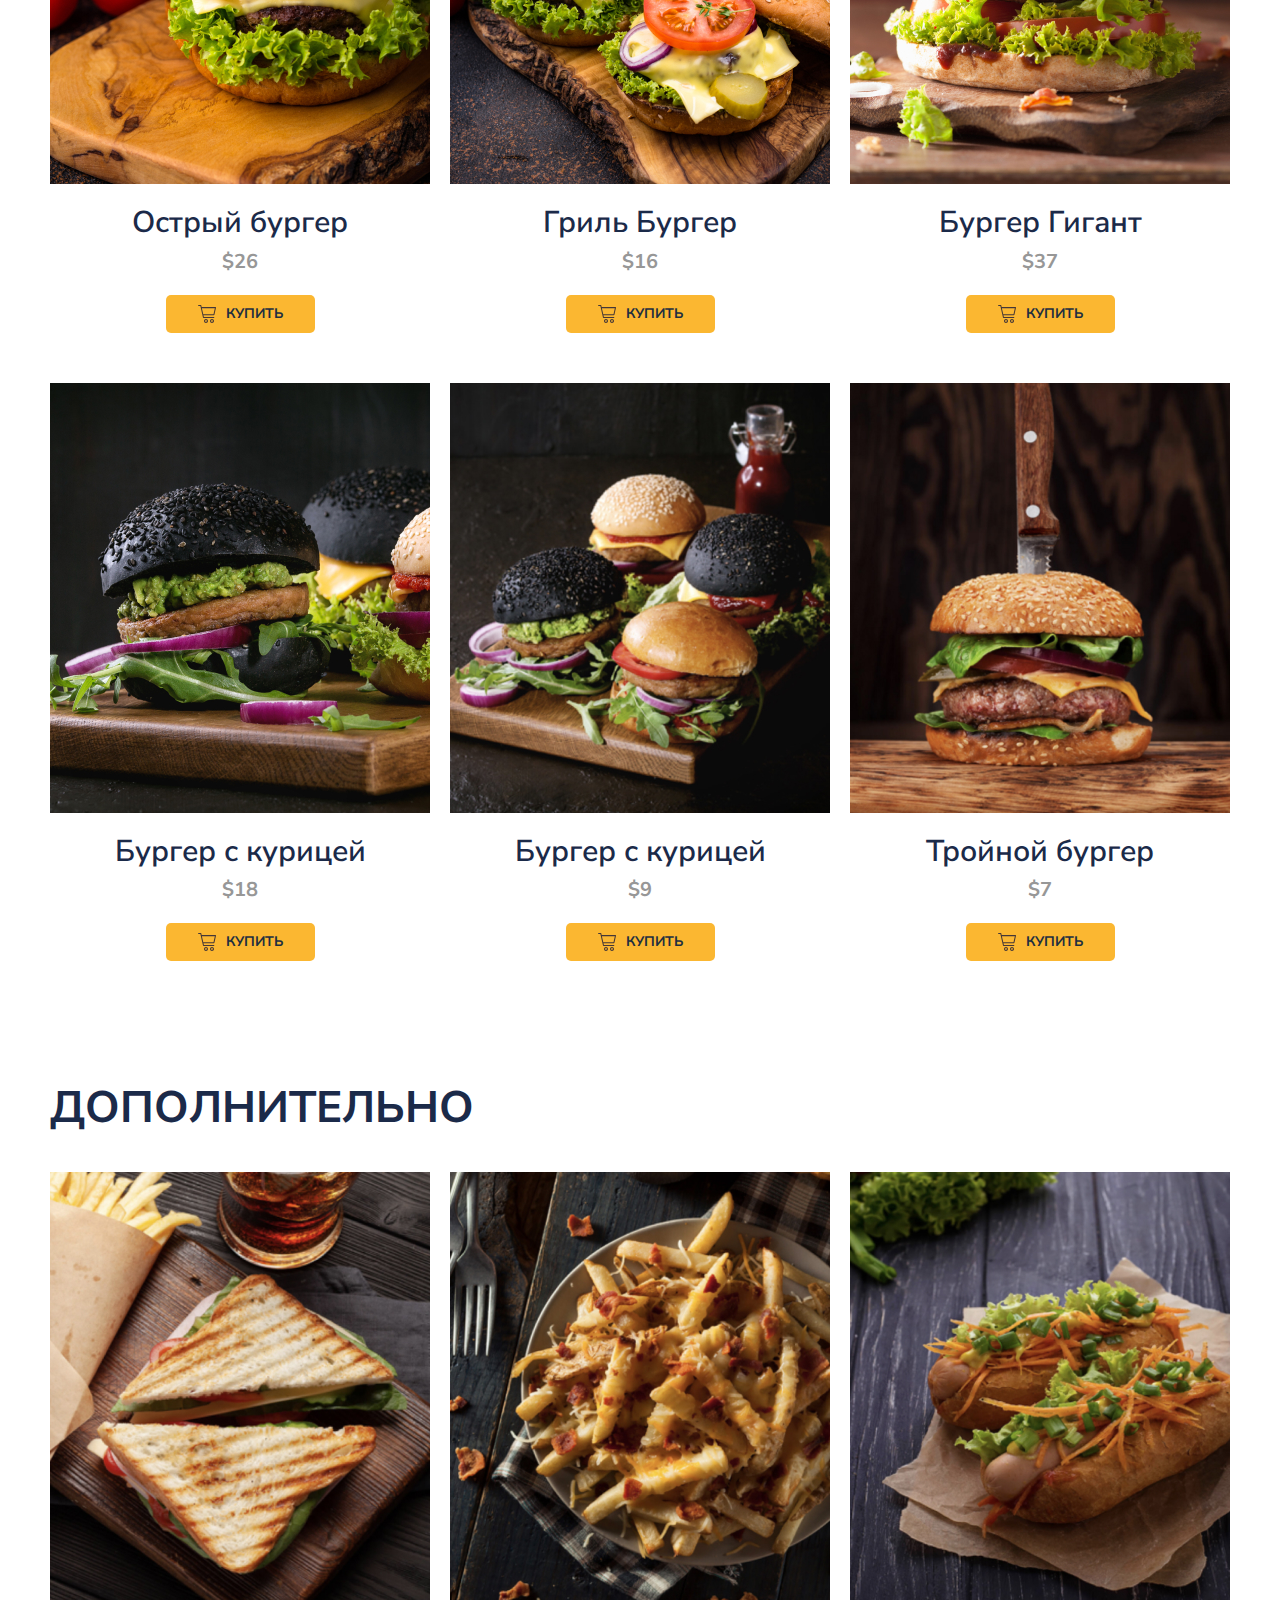
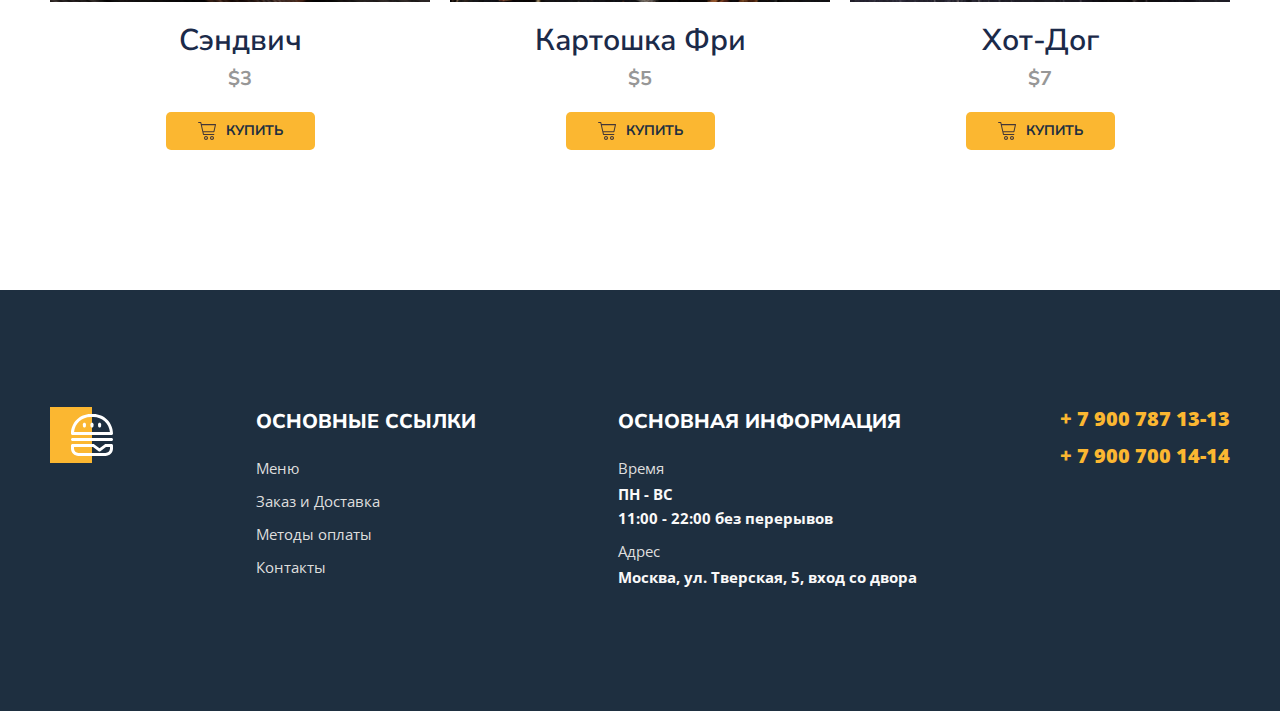
==== commit ee6a90e9: "Add correction (lesson 19 ver.3 for send)" ====
--- a/styles/main.css
+++ b/styles/main.css
@@ -301,13 +301,11 @@
 .footer-box {
     display: flex;
     justify-content: space-between;
+    gap: 20px;
 }
 .footer-logo {
     width: 63px;
     height: 56px;
-}
-.footer-item {
-    flex: 0 0 auto;
 }
 .footer-title {
     font-size: 20px;
@@ -315,6 +313,7 @@
     text-transform: uppercase;
     margin-bottom: 19px;
     margin-top: 0;
+    line-height: 1.5;
 }
 .footer-list li {
     margin-bottom: 9px;
@@ -452,7 +451,6 @@
 }
 .promo {
     padding-top: 186px;
-    padding-bottom: 42px;
 }
 .promo-left, 
 .promo-right {
@@ -572,6 +570,45 @@
     }
 }
 
+@media (max-width: 1250px) {
+    /* Style index */
+
+    .wrapper {
+        max-width: 96%;
+    }
+    .visual-bg {
+        width: 80%;
+    }
+    .main img {
+        width: 65vw;
+        right: -168px;
+    }
+}
+
+@media (max-width: 1100px) {
+    /* Style index */
+
+    .content {
+        flex: 0 0 500px;
+        padding-top: 150px;
+        padding-bottom: 150px;
+    }
+    .content-title {
+        font-size: 113px;
+        line-height: 120px;
+    }
+    .content-title span {
+        font-size: 26px;
+        line-height: 32px;
+    }
+    .content-text {
+        font-size: 17px;
+    }
+    .promo {
+        padding-top: 146px;
+    }
+}
+
 @media (max-width: 1000px) {
     .container {
         max-width: 738px;
@@ -593,10 +630,12 @@
     .banner-box {
         background-position: -80px center;
         padding: 100px 40px 120px 40px;
+        margin-bottom: 61px;
     }
     .menu-grid {
         grid-template-columns: repeat(2, 1fr);
         gap: 50px 15px;
+        margin-bottom: 72px;
     }
     .menu-other {
         overflow: hidden;
@@ -608,9 +647,10 @@
         overflow-x: scroll;
         overflow-y: hidden;
         padding-bottom: 50px;
+        gap: 13px;
     }
     .menu-other .menu-grid-item {
-        flex: 0 0 281px;
+        flex: 0 0 276px;
     }
     .menu-other .menu-grid-cover,
     .menu-other .menu-grid-cover img {
@@ -622,6 +662,72 @@
     .footer-list + .footer-list-tel {
         display: block;
     }
+    .footer {
+        padding-top: 67px;
+        padding-bottom: 59px;
+        margin-top: 137px;
+    }
+    .footer-list {
+        padding-left: 0;
+        margin-bottom: 20px;
+    }
+    .footer-list-tel li {
+        margin-bottom: 14px;
+    }
+
+    /* Style index */
+
+    .content {
+        flex: 0 0 417px;
+        padding-top: 42px;
+        padding-bottom: 124px;
+        margin-left: 14px;
+    }
+    .content-title {
+        font-size: 86px;
+        line-height: 101px;
+        margin-bottom: 22px;
+    }
+    .content-title span {
+        font-size: 22px;
+        line-height: 27px;
+        margin-bottom: 10px;
+    }
+    .content-text {
+        font-size: 14px;
+        line-height: 1.4;
+        margin-bottom: 33px;
+    }
+    .content-link, 
+    .promo a {
+        border-radius: 5px;
+        padding: 18px 40px;
+        font-size: 13px;
+    }
+    .visual-bg {
+        width: 26vw;
+    }
+    .main img {
+        width: 65vw;
+        right: -138px;
+        bottom: -83px;
+    }
+    .promo {
+        padding-top: 106px;
+    }
+    .promo-left {
+        padding: 44px 30px;
+    }
+    .promo-right {
+        padding: 60px 25px 60px 30px;
+    }
+    .promo-description {
+        line-height: 24px;
+    }
+    .promo-right .promo-description {
+        max-width: 310px;
+        margin-bottom: 15px;
+    }
 }
 
 @media (max-width: 765px) {
@@ -631,146 +737,212 @@
     .header {
         gap: 21px;
     }
+    .menu-other .container {
+        padding-right: 0;
+    }
+    .button-up.visible {
+        display: none;
+    }
+    .content-text {
+        max-width: 370px;
+    }
+    .menu-other .menu-grid-item {
+        flex: 0 0 38vw;
+    }
+}
+
+@media (max-width: 650px) {
+    /* Style index */
+
+    .wrapper {
+        max-width: 320px;
+        flex-direction: column;
+    }
+    .content {
+        flex: 0 0 290px;
+        padding-top: 42px;
+        padding-bottom: 169px;
+    }
+    .content-title {
+        font-size: 58px;
+        line-height: 70px;
+        margin-bottom: 24px;
+    }
+    .content-title span {
+        font-size: 14px;
+        line-height: 27px;
+        margin-bottom: 10px;
+    }
+    .content-text {
+        font-size: 13px;
+        margin-bottom: 34px;
+        max-width: 297px;
+    }
+    .content-link {
+        padding: 17px 41px;
+        font-size: 13px;
+    }
+    .visual-bg {
+        display: none;
+    }
+    .main img {
+        width: 291px;
+        right: -79px;
+        bottom: -82px;
+    }
+    .promo {
+        padding-top: 95px;
+    }
+    .promo-left {
+        padding: 40px 47px 67px 15px;
+        margin-bottom: 22px;
+    }
+    .promo-right {
+        padding: 41px 39px 45px 12px;
+    }
+    .sale {
+        padding: 5px 21px;
+        margin-bottom: 9px;
+    }
+    .cost {
+        font-size: 55px;
+    }
+    .promo-description {
+        font-size: 13px;
+        line-height: 20px;
+        margin-top: 5px;
+    }
+    .promo-right .promo-description {
+        font-size: 15px;
+        line-height: 23px;
+        margin-bottom: 23px;
+    }
+    .free {
+        font-size: 39px;
+        margin-bottom: 17px;
+    }
+    .promo a {
+        padding: 19px 35px;
+        font-size: 13px;
+    }
 }
 
 @media (max-width: 567px) {
-    .breadcrumbs a {
-        font-size: 14px;
-    }
-    .title {
-        font-size: 38px;
-    }
-    .description {
-        font-size: 12px;
-    }
-    .bg {
-        padding: 55px 0;
-    }
-    .banner-box {
-        background-position: 17% center;
-        padding: 35px 24px 54px;
-        margin-bottom: 50px;
-    }
-    .menu-title {
-        font-size: 27px;
-    }
-    .menu-select {
-        padding: 8px 15px;
-        font-size: 12px;
-        flex-basis: 136px;
-    }
-    .menu-grid {
-        gap: 24px 15px;
-        margin-top: 24px;
-        margin-bottom: 50px;
-    }
-    /*HH*/
-    .menu-grid-cover {
-        height: 180px;
-        margin-bottom: 10px;
-    }
-    .menu-grid-cover img {
-        position: absolute;
-        left: 50%;
-        top: 50%;
-        transform: translate(-50%, -50%);
-        object-fit: cover;
-        width: 100%;
-        height: 180px;
-    }
-    /*hh*/
-    .menu-grid-title {
-        font-size: 13px;
-    }
-    .menu-grid-price {
-        font-size: 16px;
-        margin-top: 5px;
-        margin-bottom: 15px;
-    }
-    .menu-grid-btn {
-        padding: 10px 22px;
-        gap: 5px;
-    }
-    .menu-other {
-        height: 340px;
-    }
-    .menu-other .menu-grid-cover,
-    .menu-other .menu-grid-cover img {
-        height: 180px;
-    }
-    .footer {
-        padding-top: 117px;
-        padding-bottom: 106px;
-        margin-top: 60px;
-    }
-    /*gg*/
-    .footer-box {
-        display: flex;
-        justify-content: space-between;
-    }
-    .footer-logo {
-        width: 63px;
-        height: 56px;
-    }
-    .footer-item {
-        flex: 0 0 auto;
-    }
-    .footer-title {
-        font-size: 20px;
-        font-weight: 800;
-        text-transform: uppercase;
-        margin-bottom: 19px;
-        margin-top: 0;
-    }
-    .footer-list li {
-        margin-bottom: 9px;
-        font-family: 'Open Sans', sans-serif;
-        font-size: 15px;
-        color: #FAF9F9;
-        font-weight: 700;
-        line-height: 24px;
-    }
-    .footer-list a {
-        color: #DEDEDE;
-        text-decoration: none;
-        font-weight: 400;
-        transition: 0.3s;
-    }
-    .footer-list a:hover {
-        color: #FBB731;
-    }
-    .footer-item span {
-        color: #DEDEDE;
-        display: block;
-        font-weight: 400;
-        margin-bottom: 2px;
-    }
-    .footer-list-tel {
-        margin-top: 0;
-    }
-    .footer-list-tel li {
-        margin-bottom: 12px;
-    }
-    .footer-list-tel a {
-        font-size: 20px;
-        font-weight: 900;
-        color: #FBB731;
-        transition: 0.3s;
-    }
-    .footer-list-tel a:hover {
-        color: #DEDEDE;
-    }
-    .footer-list {
-        padding-left: 0;
-        list-style-type: none;
-    }
-}
-
-@media (max-width: 360px) {
+    .header {
+        padding-top: 20px;
+        padding-bottom: 18px;
+    }
     .header-logo {
         width: 116px;
         height: 37px;
-        background-size: contain;
+    }
+    .breadcrumbs a {
+        font-size: 14px;
+    }
+    .bg {
+        padding: 57px 0;
+        margin-bottom: 34px;
+    }
+    .title {
+        margin-top: 25px;
+        margin-bottom: 13px;
+        font-size: 38px;
+    }
+    .description {
+        max-width: 270px;
+        font-size: 12px;
+    }
+    .banner .container {
+        padding-left: 0;
+        padding-right: 0;
+    }
+    .banner-box {
+        background-position: 17% center;
+        padding: 34px 15px 54px;
+        margin-bottom: 39px;
+    }
+    .banner-title span {
+        padding: 6px 4px;
+        margin-bottom: 7px;
+    }
+    .banner-link {
+        padding: 18px 33px;
+    }
+    .menu-title {
+        font-size: 27px;
+    }
+    .menu-select {
+        padding: 12px 15px;
+        font-size: 12px;
+        flex-basis: 136px;
+        background-position: 91% center;
+    }
+    .menu-grid {
+        gap: 24px 12px;
+        margin-top: 31px;
+        margin-bottom: 42px;
+    }
+    .menu-grid-cover {
+        height: 56vw;
+        margin-bottom: 10px;
+    }
+    .menu-grid-cover img {
+        height: 100%;
+    }
+    .menu-grid-title {
+        font-size: 15px;
+    }
+    .menu-grid-price {
+        font-size: 16px;
+        margin-top: 7px;
+        margin-bottom: 13px;
+    }
+    .menu-grid-btn {
+        padding: 10px 22px;
+    }
+    .menu-other {
+        height: 108vw;
+    }
+    .menu-other .menu-grid {
+        padding-bottom: 24vw;
+        margin-top: 35px;
+        gap: 6px;
+    }
+    .menu-other .menu-grid-cover {
+        height: 56vw;
+    }
+    .menu-other .menu-grid-cover img {
+        height: 100%;
+    }
+    .footer {
+        margin-top: 62px;
+        padding-top: 60px;
+        padding-bottom: 20px;
+    }
+    .footer-list + .footer-list-tel {
+        display: none;
+    }
+    .footer-tel {
+        display: block;
+    }
+    .footer-box {
+        display: grid;
+        grid-template-columns: 30% 70%;
+        grid-template-areas: "logo tel" "link link" "info info";
+        gap: 15px 0;
+    }
+    .footer-item:nth-child(1) {
+        grid-area: logo;
+    }
+    .footer-item:nth-child(2) {
+        grid-area: link;
+    }
+    .footer-item:nth-child(3) {
+        grid-area: info;
+    }
+    .footer-tel {
+        grid-area: tel;
+        text-align: right;
     }
 }
 
@@ -778,4 +950,7 @@
     .banner-box {
         background-position: 25% center;
     }
+    .menu-grid-title {
+        font-size: 13px;
+    }
 }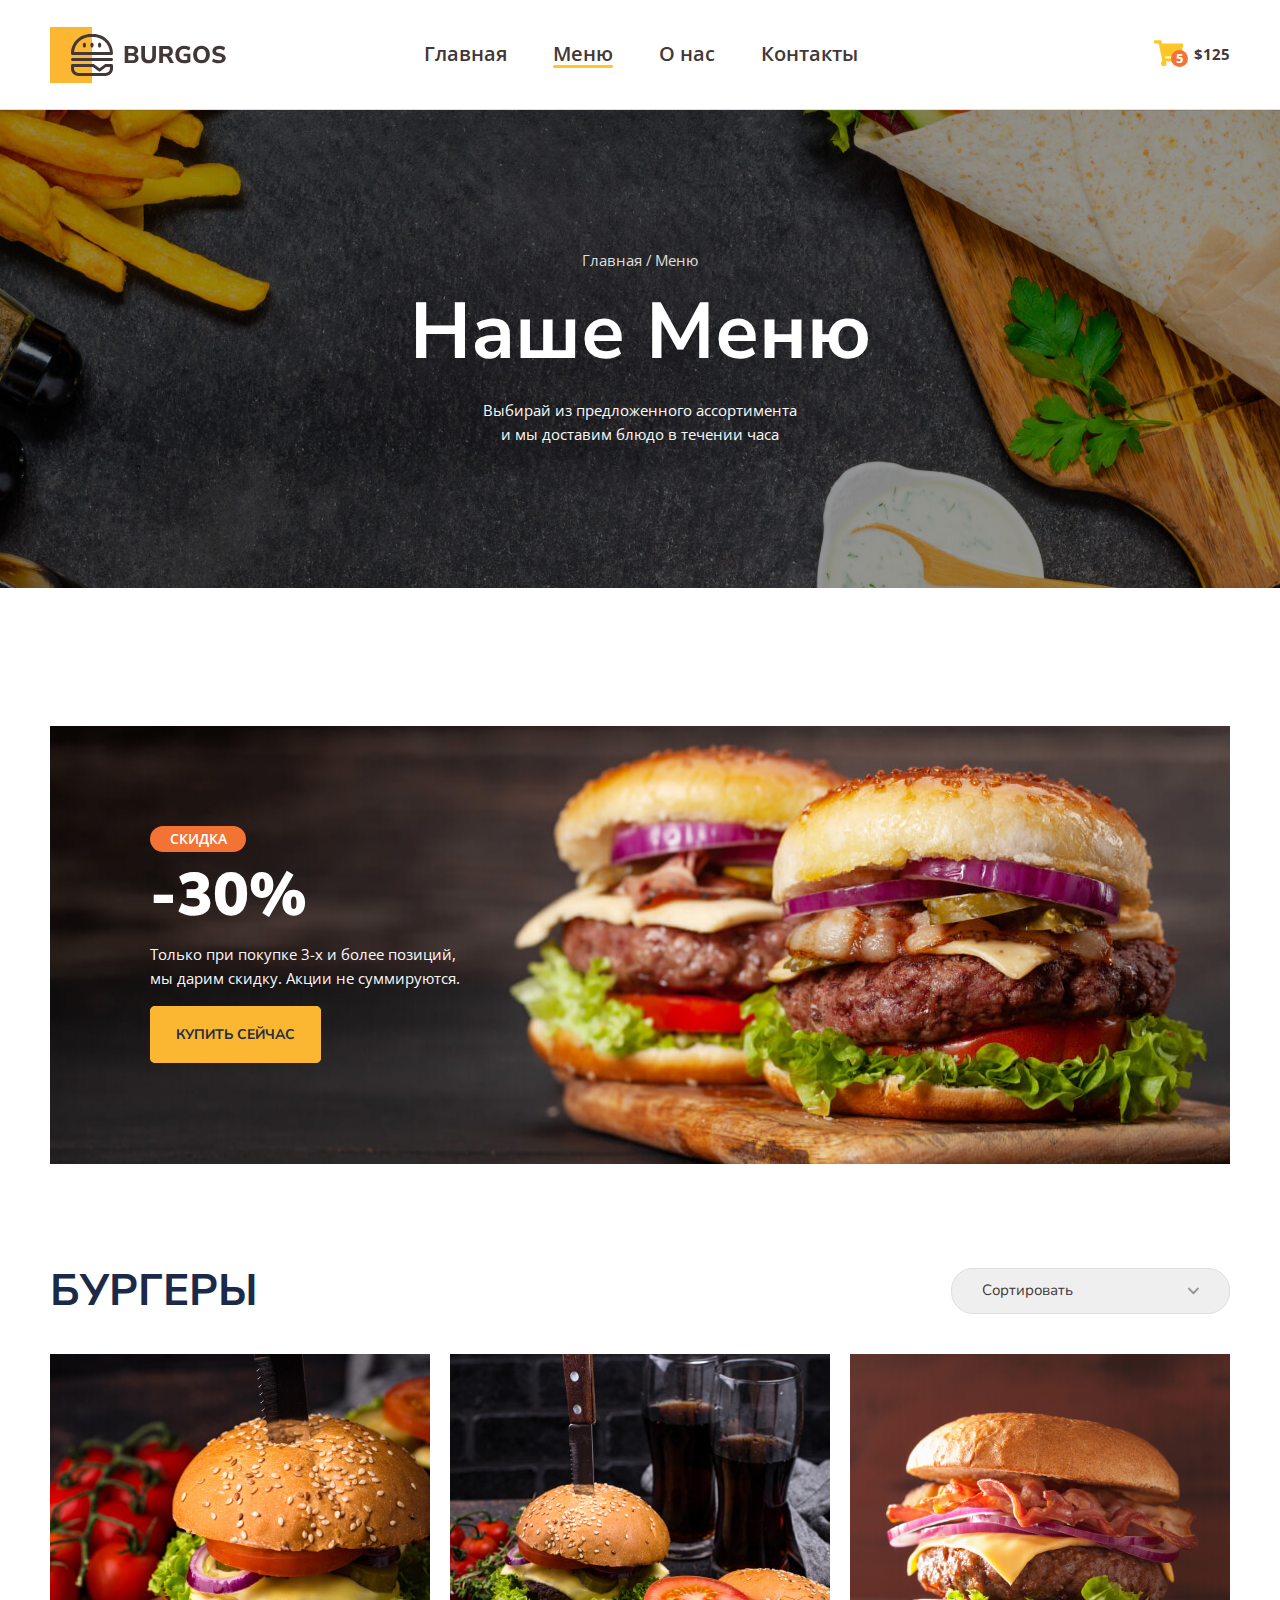
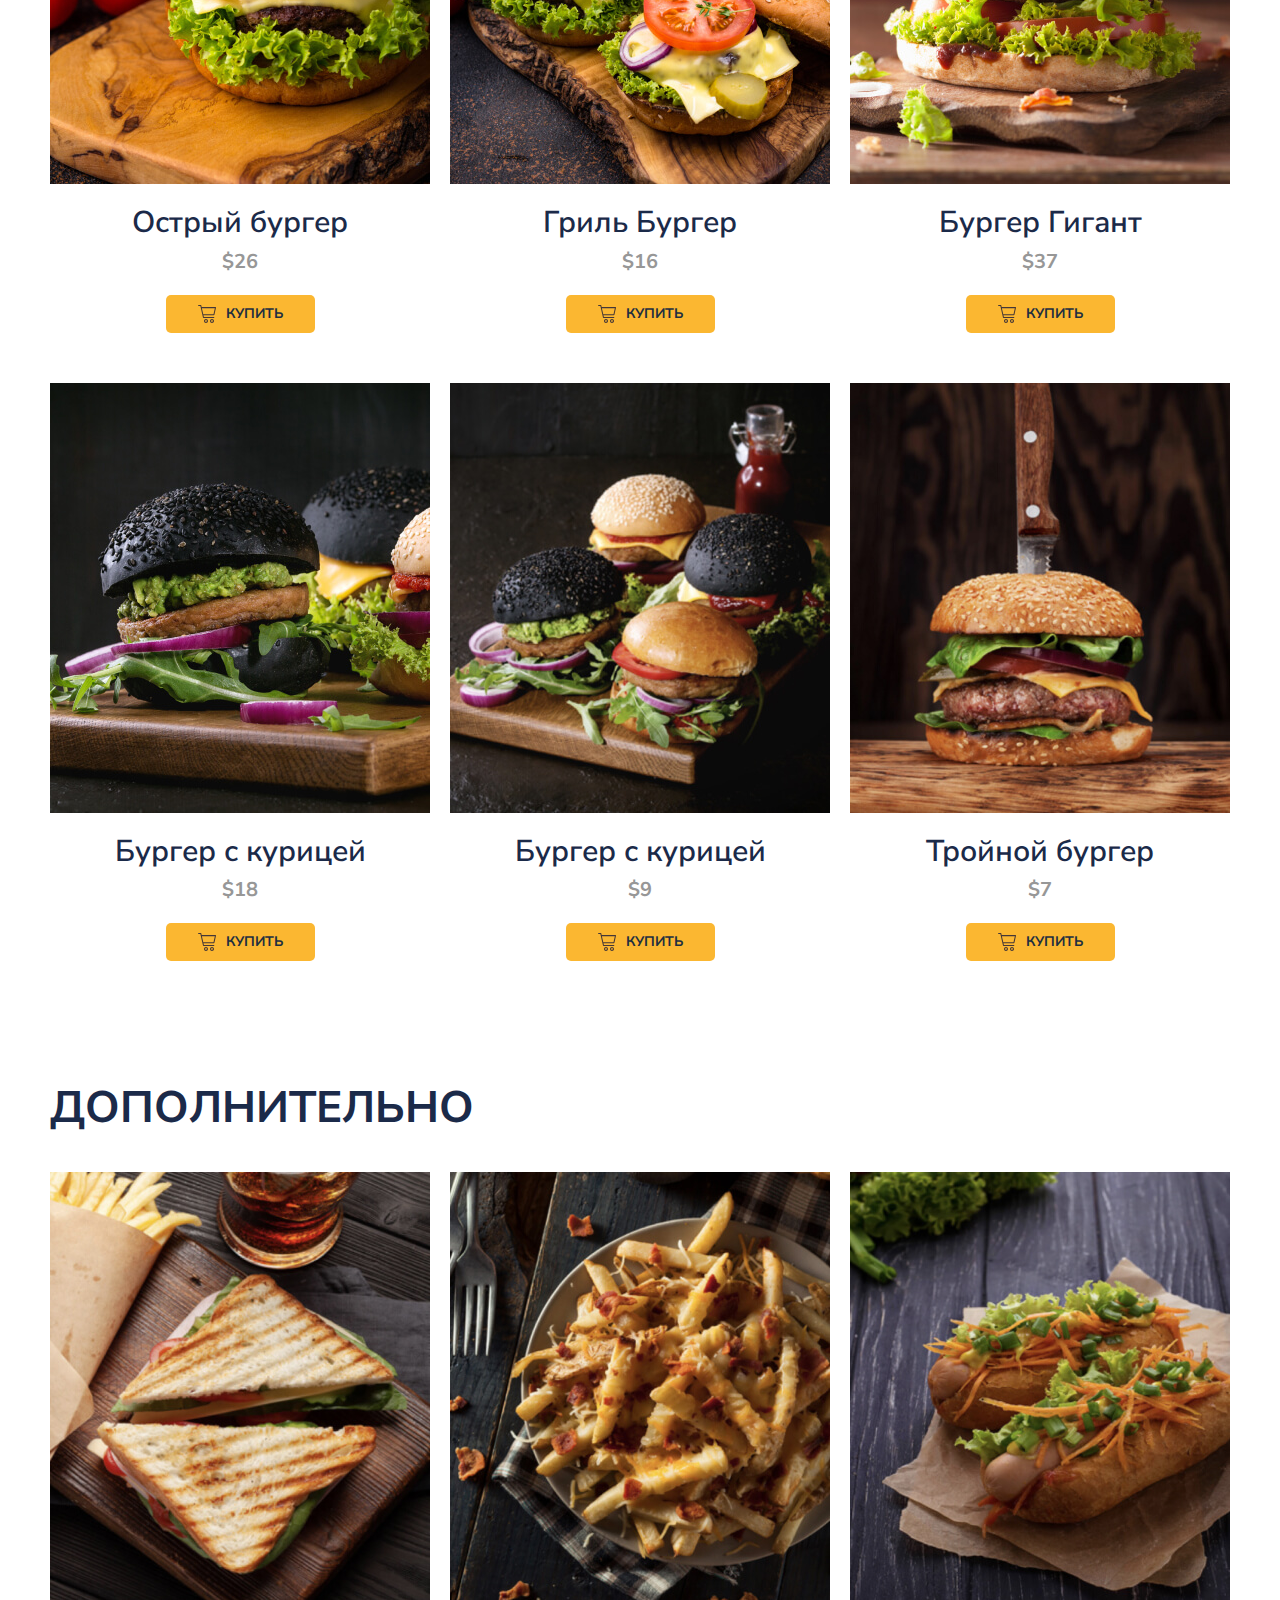
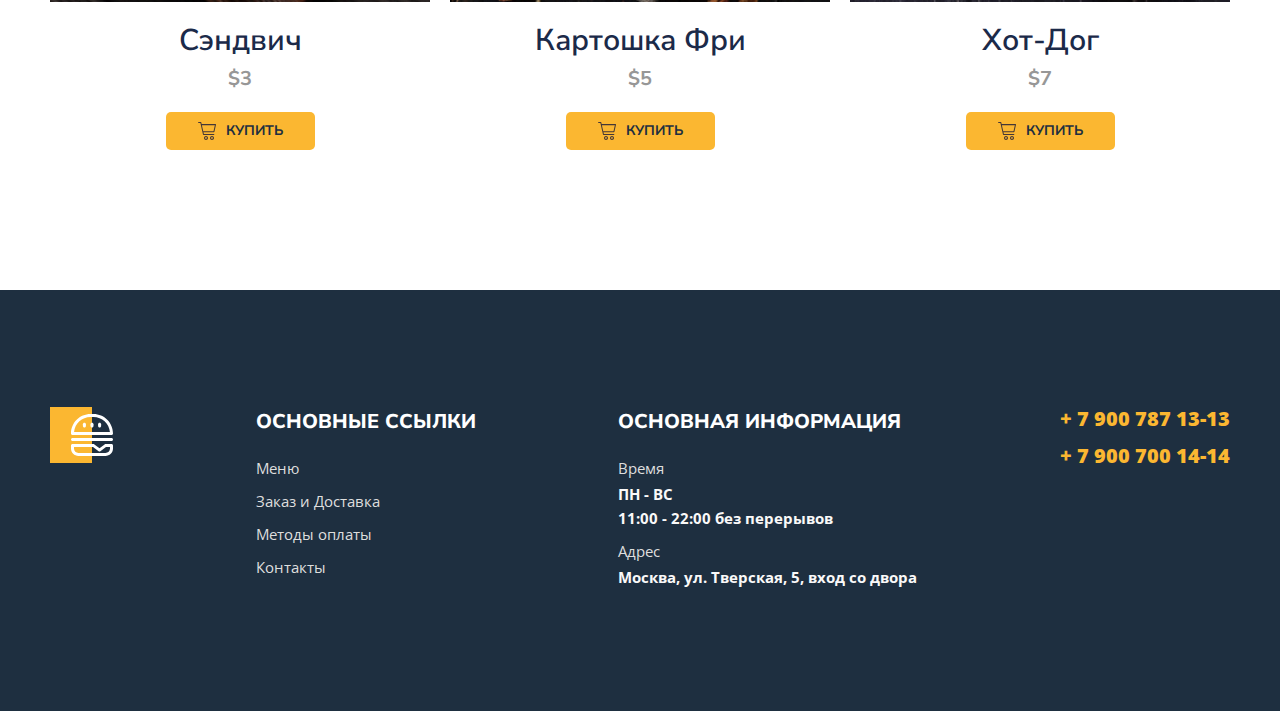
==== commit b1d7d90d: "Change files 2 (lesson 20)" ====
--- a/menu.html
+++ b/menu.html
@@ -10,6 +10,15 @@
     <link href="https://fonts.googleapis.com/css2?family=Nunito+Sans:wght@600;700;800;900&family=Open+Sans:wght@400;600;700&display=swap" rel="stylesheet">
     <link rel="stylesheet" href="styles/normalize.css">
     <link rel="stylesheet" href="styles/main.css">
+    <link rel="icon" type="image/png" sizes="192x192" href="images/favicon/android-chrome-192x192.png">
+    <link rel="icon" type="image/png" sizes="512x512" href="images/favicon/android-chrome-512x512.png">
+    <link rel="icon" sizes="16x16" href="images/favicon/favicon.ico">
+    <link rel="apple-touch-icon" sizes="180x180" href="images/favicon/apple-touch-icon.png">
+    <link rel="icon" type="image/png" sizes="32x32" href="images/favicon/favicon-32x32.png">
+    <link rel="icon" type="image/png" sizes="16x16" href="images/favicon/favicon-16x16.png">
+    <link rel="mask-icon" href="images/favicon/safari-pinned-tab.svg" color="#5bbad5">
+    <meta name="msapplication-TileColor" content="#da532c">
+    <meta name="theme-color" content="#ffffff">
 </head>
 <body>
     <header id="headerTop">
--- a/styles/main.css
+++ b/styles/main.css
@@ -217,7 +217,9 @@
     border-radius: 22px;
     color: #443737;
     font-size: 15px;
-    appearance: none;
+    -webkit-appearance: none;
+       -moz-appearance: none;
+            appearance: none;
     flex-basis: 279px;
     background-image: url(../images/arrow.svg);
     background-size: 12.79px 7.75px;
@@ -244,7 +246,8 @@
     left: 50%;
     top: 50%;
     transform: translate(-50%, -50%);
-    object-fit: cover;
+    -o-object-fit: cover;
+       object-fit: cover;
     width: 100%;
     height: 430px;
 }
